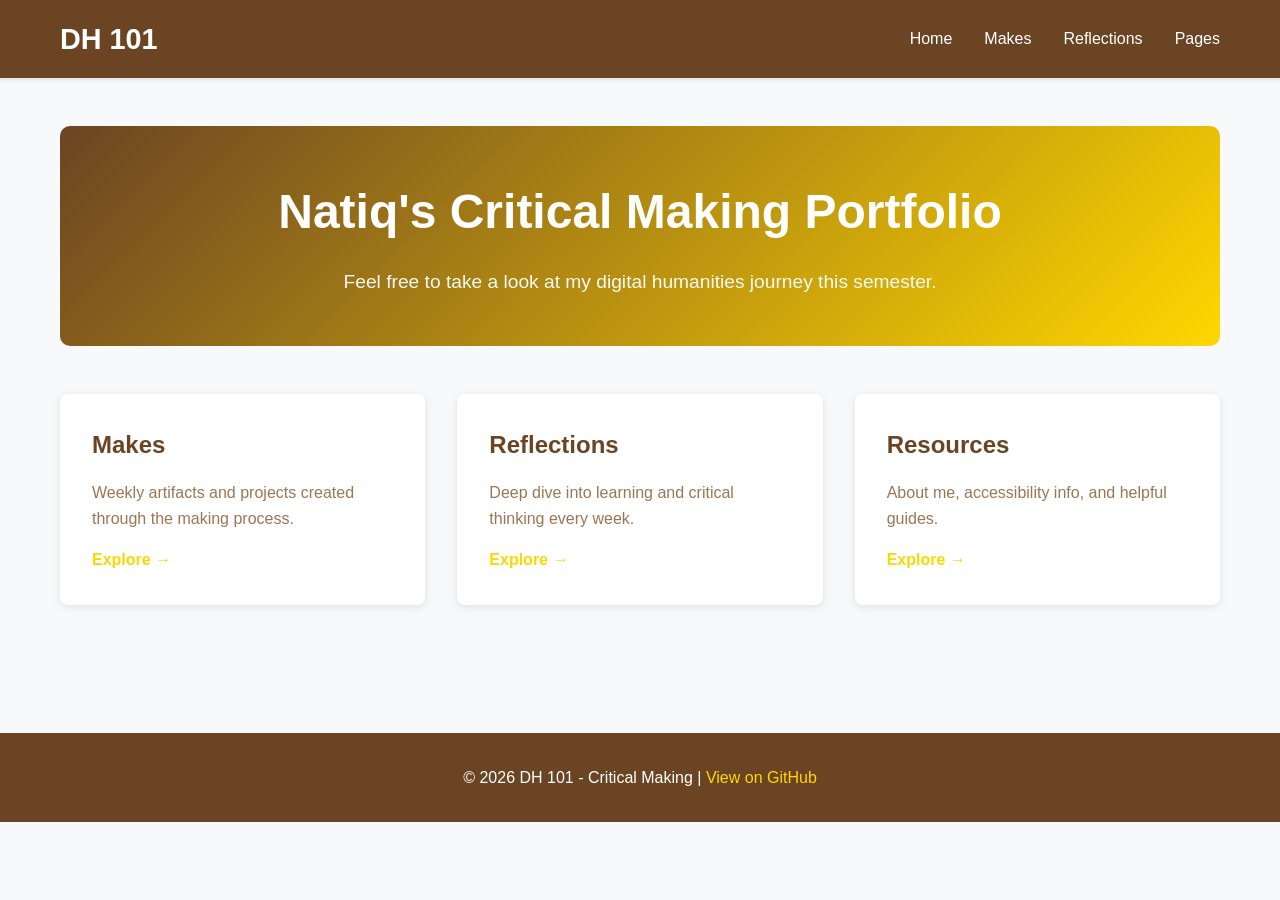
==== index.html @ 5cf244a3 "PLS WORK 8th try" ====
<!DOCTYPE html>
<html lang="en">
<head>
    <meta charset="UTF-8">
    <meta name="viewport" content="width=device-width, initial-scale=1.0">
    <title>DH 101 - Critical Making</title>
    <link rel="stylesheet" href="styles.css">
</head>
<body>
    <nav class="navbar">
        <div class="container">
            <div class="nav-brand">
                <h1>DH 101</h1>
            </div>
            <ul class="nav-menu">
                <li><a href="#home" onclick="showSection('home')">Home</a></li>
                <li><a href="#makes" onclick="showSection('makes')">Makes</a></li>
                <li><a href="#reflections" onclick="showSection('reflections')">Reflections</a></li>
                <li><a href="#pages" onclick="showSection('pages')">Pages</a></li>
            </ul>
        </div>
    </nav>

    <main class="container">
        <!-- Home Section -->
        <section id="home" class="section active">
            <div class="hero">
                <h2>Natiq's Critical Making Portfolio</h2>
                <p>Feel free to take a look at my digital humanities journey this semester.</p>
            </div>
            <div class="grid grid-3">
                <div class="card" onclick="showSection('makes')">
                    <h3>Makes</h3>
                    <p>Weekly artifacts and projects created through the making process.</p>
                    <span class="cta">Explore →</span>
                </div>
                <div class="card" onclick="showSection('reflections')">
                    <h3>Reflections</h3>
                    <p>Deep dive into learning and critical thinking every week.</p>
                    <span class="cta">Explore →</span>
                </div>
                <div class="card" onclick="showSection('pages')">
                    <h3>Resources</h3>
                    <p>About me, accessibility info, and helpful guides.</p>
                    <span class="cta">Explore →</span>
                </div>
            </div>
        </section>

        <!-- Makes Section -->
        <section id="makes" class="section">
            <h2>Weekly Makes</h2>
            <div class="grid grid-2">
                <div class="week-card" onclick="openWeekInNewTab('makes', 1)">
                    <h3>Week 1</h3>
                </div>
                <div class="week-card" onclick="openWeekInNewTab('makes', 2)">
                    <h3>Week 2</h3>
                </div>
                <div class="week-card" onclick="openWeekInNewTab('makes', 3)">
                    <h3>Week 3</h3>
                </div>
                <div class="week-card" onclick="openWeekInNewTab('makes', 4)">
                    <h3>Week 4</h3>
                </div>
                <div class="week-card" onclick="openWeekInNewTab('makes', 5)">
                    <h3>Week 5</h3>
                </div>
                <div class="week-card" onclick="openWeekInNewTab('makes', 6)">
                    <h3>Week 6</h3>
                </div>
                <div class="week-card" onclick="openWeekInNewTab('makes', 7)">
                    <h3>Week 7</h3>
                </div>
                <div class="week-card" onclick="openWeekInNewTab('makes', 8)">
                    <h3>Week 8</h3>
                </div>
                <div class="week-card" onclick="openWeekInNewTab('makes', 9)">
                    <h3>Week 9</h3>
                </div>
                <div class="week-card" onclick="openWeekInNewTab('makes', 10)">
                    <h3>Week 10</h3>
                </div>
                <div class="week-card" onclick="openWeekInNewTab('makes', 11)">
                    <h3>Week 11</h3>
                </div>
                <div class="week-card" onclick="openWeekInNewTab('makes', 12)">
                    <h3>Week 12</h3>
                </div>
                <div class="week-card" onclick="openWeekInNewTab('makes', 13)">
                    <h3>Week 13</h3>
                </div>
            </div>

        </section>

        <!-- Reflections Section -->
        <section id="reflections" class="section">
            <h2>Weekly Reflections</h2>
            <div class="grid grid-2">
                <div class="week-card" onclick="openWeekInNewTab('reflections', 1)">
                    <h3>Week 1</h3>
                </div>
                <div class="week-card" onclick="openWeekInNewTab('reflections', 2)">
                    <h3>Week 2</h3>
                </div>
                <div class="week-card" onclick="openWeekInNewTab('reflections', 3)">
                    <h3>Week 3</h3>
                </div>
                <div class="week-card" onclick="openWeekInNewTab('reflections', 4)">
                    <h3>Week 4</h3>
                </div>
                <div class="week-card" onclick="openWeekInNewTab('reflections', 5)">
                    <h3>Week 5</h3>
                </div>
                <div class="week-card" onclick="openWeekInNewTab('reflections', 6)">
                    <h3>Week 6</h3>
                </div>
                <div class="week-card" onclick="openWeekInNewTab('reflections', 7)">
                    <h3>Week 7</h3>
                </div>
                <div class="week-card" onclick="openWeekInNewTab('reflections', 8)">
                    <h3>Week 8</h3>
                </div>
                <div class="week-card" onclick="openWeekInNewTab('reflections', 9)">
                    <h3>Week 9</h3>
                </div>
                <div class="week-card" onclick="openWeekInNewTab('reflections', 10)">
                    <h3>Week 10</h3>
                </div>
                <div class="week-card" onclick="openWeekInNewTab('reflections', 11)">
                    <h3>Week 11</h3>
                </div>
                <div class="week-card" onclick="openWeekInNewTab('reflections', 12)">
                    <h3>Week 12</h3>
                </div>
                <div class="week-card" onclick="openWeekInNewTab('reflections', 13)">
                    <h3>Week 13</h3>
                </div>
                <div class="week-card" onclick="openWeekInNewTab('reflections', 14)">
                    <h3>Week 14</h3>
                </div>
            </div>
        </section>

        <!-- Pages Section -->
        <section id="pages" class="section">
            <h2>Pages & Resources</h2>
            <div class="grid grid-2">
                <div class="page-card" onclick="loadPage('about')">
                    <h3>About Me</h3>
                </div>
                <div class="page-card" onclick="loadPage('accessibility')">
                    <h3>Accessibility</h3>
                </div>
                <div class="page-card" onclick="loadPage('how-i-use-ai')">
                    <h3>How I Use AI</h3>
                </div>
                <div class="page-card" onclick="loadPage('markdown-guide')">
                    <h3>Markdown Guide</h3>
                </div>
                <div class="page-card" onclick="loadPage('sustainability')">
                    <h3>Sustainability</h3>
                </div>
            </div>
            <div id="page-content" class="page-detail"></div>
        </section>
    </main>

    <footer>
        <p>&copy; 2026 DH 101 - Critical Making | <a href="https://github.com/natiq/DH101">View on GitHub</a></p>
    </footer>

    <script src="script.js"></script>
</body>
</html>
---- styles.css ----
* {
    margin: 0;
    padding: 0;
    box-sizing: border-box;
}

:root {
    --primary-color: #6B4423;
    --secondary-color: #FFD700;
    --accent-color: #D4A574;
    --light-bg: #FFF8DC;
    --dark-text: #6B4423;
    --light-text: #9B7653;
    --border-color: #D2B48C;
}

body {
    font-family: 'Segoe UI', Tahoma, Geneva, Verdana, sans-serif;
    line-height: 1.6;
    color: var(--dark-text);
    background-image: url('data:image/svg+xml;utf8,<svg xmlns="http://www.w3.org/2000/svg" viewBox="0 0 200 200"><g opacity="0.3"><circle cx="100" cy="100" r="40" fill="%23FFD700"/><circle cx="100" cy="100" r="35" fill="%23FFC700"/><circle cx="100" cy="100" r="25" fill="%23DAA520"/><g stroke="%238B4513" stroke-width="3" fill="none"><line x1="100" y1="60" x2="100" y2="25"/><line x1="120" y1="72" x2="145" y2="45"/><line x1="135" y1="90" x2="170" y2="90"/><line x1="120" y1="128" x2="145" y2="155"/><line x1="100" y1="140" x2="100" y2="175"/><line x1="80" y1="128" x2="55" y2="155"/><line x1="65" y1="90" x2="30" y2="90"/><line x1="80" y1="72" x2="55" y2="45"/></g></g></svg>') repeat;
    background-size: 250px 250px;
    background-attachment: fixed;
    background-color: #f8f9fa;
}

.container {
    max-width: 1200px;
    margin: 0 auto;
    padding: 0 20px;
}

/* Navigation */
.navbar {
    background-color: var(--primary-color);
    color: white;
    padding: 1rem 0;
    position: sticky;
    top: 0;
    z-index: 100;
    box-shadow: 0 2px 4px rgba(0,0,0,0.1);
}

.navbar .container {
    display: flex;
    justify-content: space-between;
    align-items: center;
}

.nav-brand h1 {
    font-size: 1.8rem;
    font-weight: 700;
}

.nav-menu {
    display: flex;
    list-style: none;
    gap: 2rem;
}

.nav-menu a {
    color: white;
    text-decoration: none;
    font-weight: 500;
    transition: color 0.3s;
    cursor: pointer;
}

.nav-menu a:hover {
    color: var(--secondary-color);
}

/* Sections */
.section {
    display: none;
    padding: 3rem 0;
    animation: fadeIn 0.3s ease-in;
}

.section.active {
    display: block;
}

@keyframes fadeIn {
    from {
        opacity: 0;
    }
    to {
        opacity: 1;
    }
}

.section > h2 {
    font-size: 2.5rem;
    margin-bottom: 2rem;
    color: var(--primary-color);
    border-bottom: 3px solid var(--secondary-color);
    padding-bottom: 1rem;
}

/* Hero Section */
.hero {
    text-align: center;
    padding: 3rem 0;
    background: linear-gradient(135deg, var(--primary-color), var(--secondary-color));
    color: white;
    border-radius: 10px;
    margin-bottom: 3rem;
}

.hero h2 {
    font-size: 3rem;
    margin-bottom: 1rem;
}

.hero p {
    font-size: 1.2rem;
    opacity: 0.95;
}

/* Grid Layouts */
.grid {
    display: grid;
    gap: 2rem;
    margin-bottom: 2rem;
}

.grid-2 {
    grid-template-columns: repeat(auto-fit, minmax(250px, 1fr));
}

.grid-3 {
    grid-template-columns: repeat(auto-fit, minmax(300px, 1fr));
}

/* Cards */
.card,
.week-card,
.page-card {
    background: white;
    border-radius: 8px;
    padding: 2rem;
    box-shadow: 0 2px 8px rgba(0,0,0,0.1);
    transition: all 0.3s ease;
    cursor: pointer;
}

.card:hover,
.week-card:hover,
.page-card:hover {
    transform: translateY(-5px);
    box-shadow: 0 4px 12px rgba(0,0,0,0.15);
    border-left: 4px solid var(--secondary-color);
}

.card h3,
.week-card h3,
.page-card h3 {
    color: var(--primary-color);
    margin-bottom: 1rem;
    font-size: 1.5rem;
}

.card p {
    color: var(--light-text);
    margin-bottom: 1rem;
}

.cta {
    color: var(--secondary-color);
    font-weight: 600;
}

/* Week Content */
.week-detail,
.page-detail {
    background: white;
    border-radius: 8px;
    padding: 2rem;
    margin-top: 2rem;
    box-shadow: 0 2px 8px rgba(0,0,0,0.1);
}

.week-detail h3,
.page-detail h3 {
    color: var(--primary-color);
    margin: 1.5rem 0 1rem 0;
    font-size: 1.3rem;
}

.week-detail h2,
.page-detail h2 {
    color: var(--primary-color);
    margin-bottom: 1.5rem;
    font-size: 2rem;
}

.week-detail p,
.page-detail p {
    margin-bottom: 1rem;
    line-height: 1.8;
    color: var(--dark-text);
}

.week-detail ul,
.page-detail ul {
    margin: 1rem 0 1rem 2rem;
}

.week-detail li,
.page-detail li {
    margin-bottom: 0.5rem;
}

.week-detail iframe {
    margin: 1.5rem 0;
    max-width: 100%;
    border-radius: 8px;
}

.week-detail code,
.page-detail code {
    background-color: #f4f4f4;
    padding: 0.2rem 0.4rem;
    border-radius: 4px;
    font-family: 'Courier New', monospace;
    color: #d63384;
}

.week-detail pre,
.page-detail pre {
    background-color: #f4f4f4;
    padding: 1rem;
    border-radius: 8px;
    overflow-x: auto;
    margin: 1rem 0;
    border-left: 4px solid var(--secondary-color);
}

.week-detail pre code,
.page-detail pre code {
    background-color: transparent;
    padding: 0;
    color: #333;
}

/* Footer */
footer {
    background-color: var(--primary-color);
    color: white;
    text-align: center;
    padding: 2rem;
    margin-top: 3rem;
}

footer a {
    color: var(--secondary-color);
    text-decoration: none;
}

footer a:hover {
    text-decoration: underline;
}

/* Responsive */
@media (max-width: 768px) {
    .nav-menu {
        gap: 1rem;
        font-size: 0.9rem;
    }

    .hero h2 {
        font-size: 2rem;
    }

    .grid-2,
    .grid-3 {
        grid-template-columns: 1fr;
    }

    .section > h2 {
        font-size: 1.8rem;
    }
}
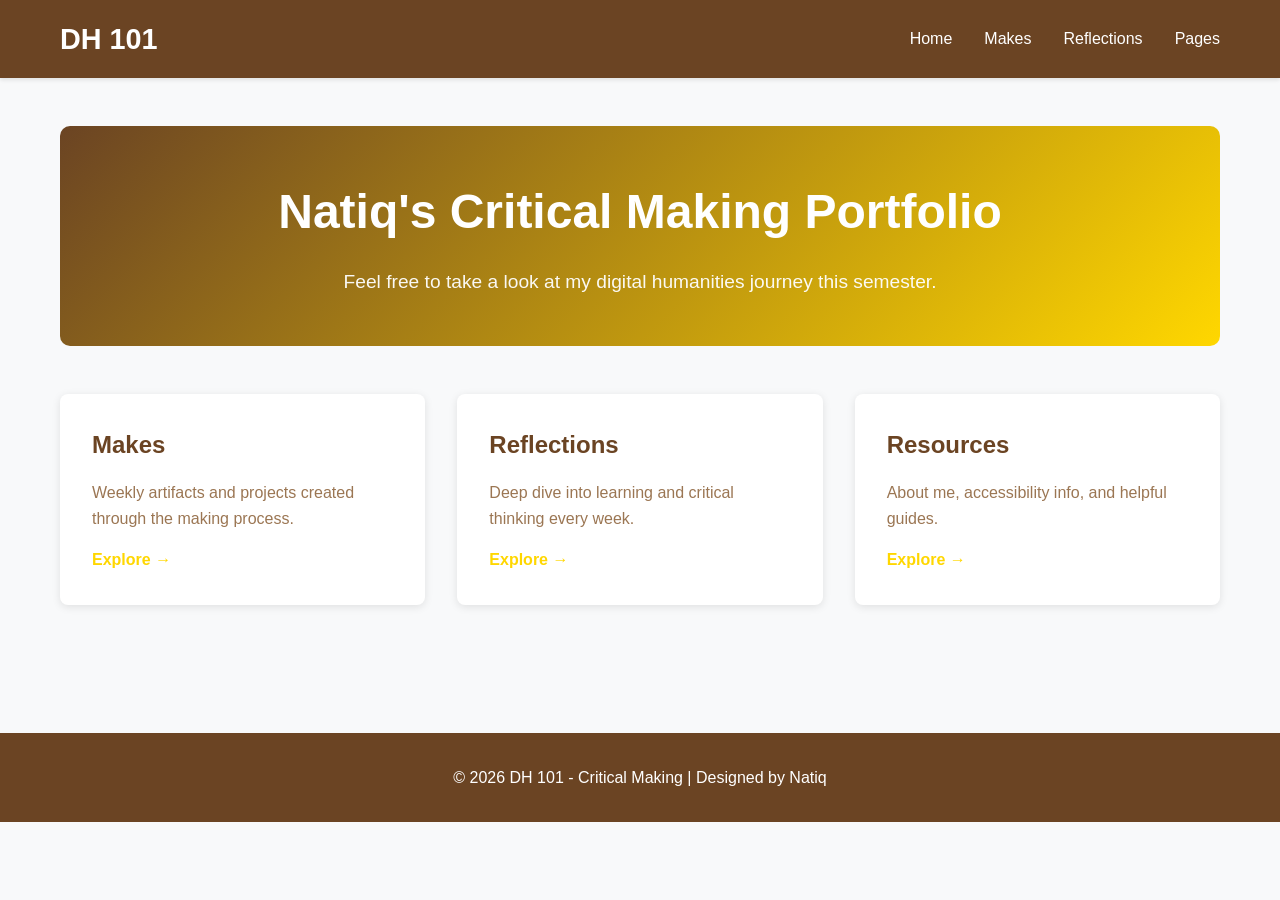
==== commit 16406e40: "please dont break everything" ====
--- a/index.html
+++ b/index.html
@@ -52,43 +52,40 @@
             <h2>Weekly Makes</h2>
             <div class="grid grid-2">
                 <div class="week-card" onclick="openWeekInNewTab('makes', 1)">
-                    <h3>Week 1</h3>
-                </div>
-                <div class="week-card" onclick="openWeekInNewTab('makes', 2)">
-                    <h3>Week 2</h3>
+                    <h3>Reverse Engineering an AI Project</h3>
                 </div>
                 <div class="week-card" onclick="openWeekInNewTab('makes', 3)">
-                    <h3>Week 3</h3>
+                    <h3>AI Selfie & Identity</h3>
                 </div>
                 <div class="week-card" onclick="openWeekInNewTab('makes', 4)">
-                    <h3>Week 4</h3>
+                    <h3>Comic & Storytelling</h3>
                 </div>
                 <div class="week-card" onclick="openWeekInNewTab('makes', 5)">
-                    <h3>Week 5</h3>
+                    <h3>GIF & Remix Culture</h3>
                 </div>
                 <div class="week-card" onclick="openWeekInNewTab('makes', 6)">
-                    <h3>Week 6</h3>
+                    <h3>Text & Distant Reading</h3>
                 </div>
                 <div class="week-card" onclick="openWeekInNewTab('makes', 7)">
-                    <h3>Week 7</h3>
+                    <h3>Mapping AI Worlds</h3>
                 </div>
                 <div class="week-card" onclick="openWeekInNewTab('makes', 8)">
-                    <h3>Week 8</h3>
+                    <h3>Networks of Knowledge & Power</h3>
                 </div>
                 <div class="week-card" onclick="openWeekInNewTab('makes', 9)">
-                    <h3>Week 9</h3>
+                    <h3>Bots & Generators</h3>
                 </div>
                 <div class="week-card" onclick="openWeekInNewTab('makes', 10)">
-                    <h3>Week 10</h3>
+                    <h3>Games & Play</h3>
                 </div>
                 <div class="week-card" onclick="openWeekInNewTab('makes', 11)">
-                    <h3>Week 11</h3>
+                    <h3>AI & Labor</h3>
                 </div>
                 <div class="week-card" onclick="openWeekInNewTab('makes', 12)">
-                    <h3>Week 12</h3>
+                    <h3>AI & Ecology</h3>
                 </div>
                 <div class="week-card" onclick="openWeekInNewTab('makes', 13)">
-                    <h3>Week 13</h3>
+                    <h3>Futures of AI & Humanity</h3>
                 </div>
             </div>
 
@@ -99,46 +96,46 @@
             <h2>Weekly Reflections</h2>
             <div class="grid grid-2">
                 <div class="week-card" onclick="openWeekInNewTab('reflections', 1)">
-                    <h3>Week 1</h3>
+                    <h3>Making In the Age of AI</h3>
                 </div>
                 <div class="week-card" onclick="openWeekInNewTab('reflections', 2)">
-                    <h3>Week 2</h3>
+                    <h3>What it means to be human</h3>
                 </div>
                 <div class="week-card" onclick="openWeekInNewTab('reflections', 3)">
-                    <h3>Week 3</h3>
+                    <h3>Authenticity and Identity with AI</h3>
                 </div>
                 <div class="week-card" onclick="openWeekInNewTab('reflections', 4)">
-                    <h3>Week 4</h3>
+                    <h3>AI in storytelling, tool or collaborator?</h3>
                 </div>
                 <div class="week-card" onclick="openWeekInNewTab('reflections', 5)">
-                    <h3>Week 5</h3>
+                    <h3>AI Authorship and Remix Culture</h3>
                 </div>
                 <div class="week-card" onclick="openWeekInNewTab('reflections', 6)">
-                    <h3>Week 6</h3>
+                    <h3>Machines reading literature</h3>
                 </div>
                 <div class="week-card" onclick="openWeekInNewTab('reflections', 7)">
-                    <h3>Week 7</h3>
+                    <h3>AI, Power, Labor, and Environment</h3>
                 </div>
                 <div class="week-card" onclick="openWeekInNewTab('reflections', 8)">
-                    <h3>Week 8</h3>
+                    <h3>Visibility in AI Networks</h3>
                 </div>
                 <div class="week-card" onclick="openWeekInNewTab('reflections', 9)">
-                    <h3>Week 9</h3>
+                    <h3>Creativity in Generative AI</h3>
                 </div>
                 <div class="week-card" onclick="openWeekInNewTab('reflections', 10)">
-                    <h3>Week 10</h3>
+                    <h3>AI play rules and narratives</h3>
                 </div>
                 <div class="week-card" onclick="openWeekInNewTab('reflections', 11)">
-                    <h3>Week 11</h3>
+                    <h3>Invisible Labor in AI</h3>
                 </div>
                 <div class="week-card" onclick="openWeekInNewTab('reflections', 12)">
-                    <h3>Week 12</h3>
+                    <h3>AI sustainability and trade-offs</h3>
                 </div>
                 <div class="week-card" onclick="openWeekInNewTab('reflections', 13)">
-                    <h3>Week 13</h3>
+                    <h3>Futures of AI & Humanity</h3>
                 </div>
                 <div class="week-card" onclick="openWeekInNewTab('reflections', 14)">
-                    <h3>Week 14</h3>
+                    <h3>Being </h3>
                 </div>
             </div>
         </section>
@@ -168,8 +165,7 @@
     </main>
 
     <footer>
-        <p>&copy; 2026 DH 101 - Critical Making | <a href="https://github.com/natiq/DH101">View on GitHub</a></p>
-    </footer>
+        <p>&copy; 2026 DH 101 - Critical Making | Designed by Natiq</p>
 
     <script src="script.js"></script>
 </body>
--- a/styles.css
+++ b/styles.css
@@ -218,6 +218,16 @@
     border-radius: 8px;
 }
 
+.week-detail img,
+.page-detail img {
+    max-width: 100%;
+    height: auto;
+    display: block;
+    margin: 1.5rem auto;
+    border-radius: 8px;
+    box-shadow: 0 2px 8px rgba(0,0,0,0.1);
+}
+
 .week-detail code,
 .page-detail code {
     background-color: #f4f4f4;
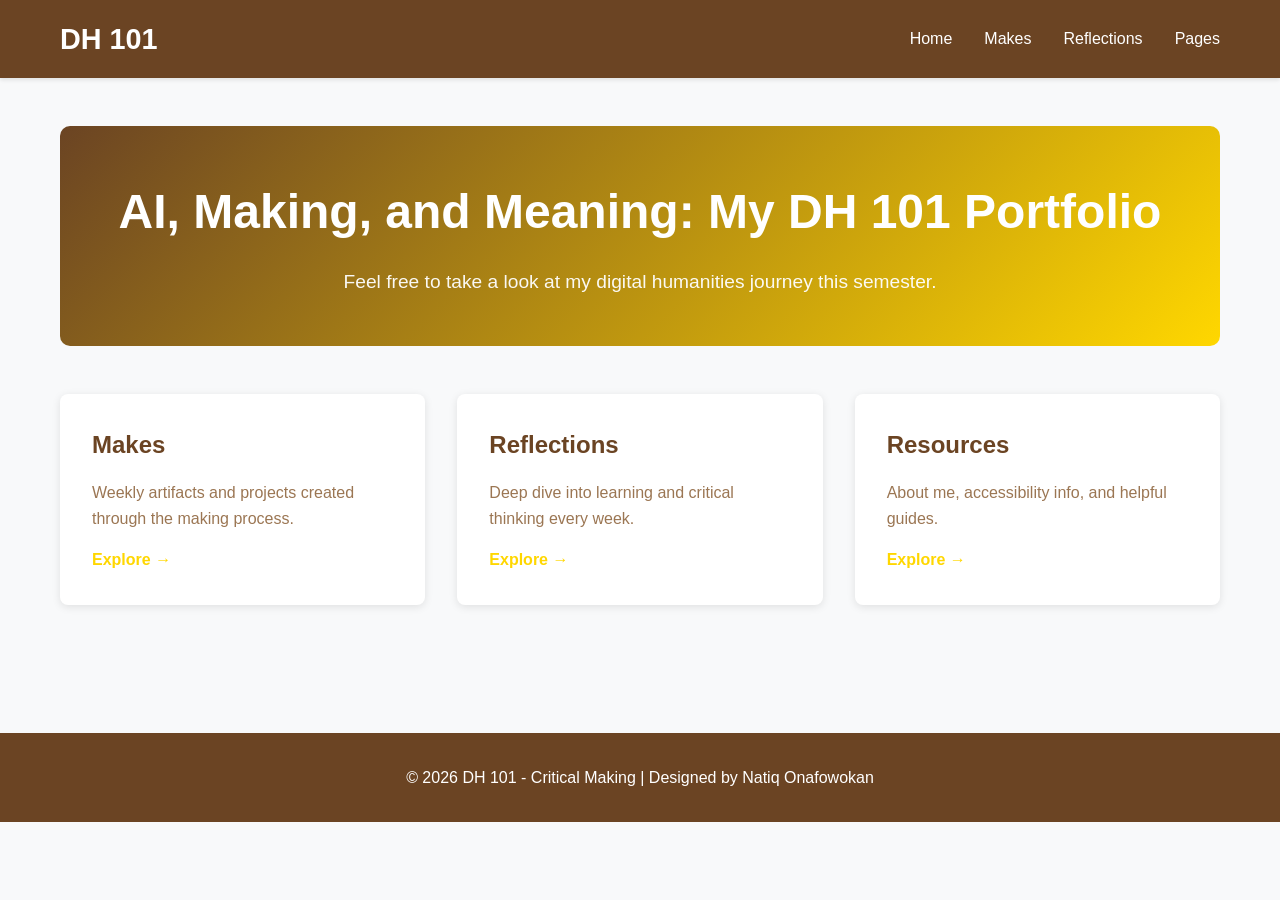
==== commit 73babf17: "i just get so" ====
--- a/index.html
+++ b/index.html
@@ -25,7 +25,7 @@
         <!-- Home Section -->
         <section id="home" class="section active">
             <div class="hero">
-                <h2>Natiq's Critical Making Portfolio</h2>
+                <h2>AI, Making, and Meaning: My DH 101 Portfolio</h2>
                 <p>Feel free to take a look at my digital humanities journey this semester.</p>
             </div>
             <div class="grid grid-3">
@@ -165,7 +165,7 @@
     </main>
 
     <footer>
-        <p>&copy; 2026 DH 101 - Critical Making | Designed by Natiq</p>
+        <p>&copy; 2026 DH 101 - Critical Making | Designed by Natiq Onafowokan</p>
 
     <script src="script.js"></script>
 </body>
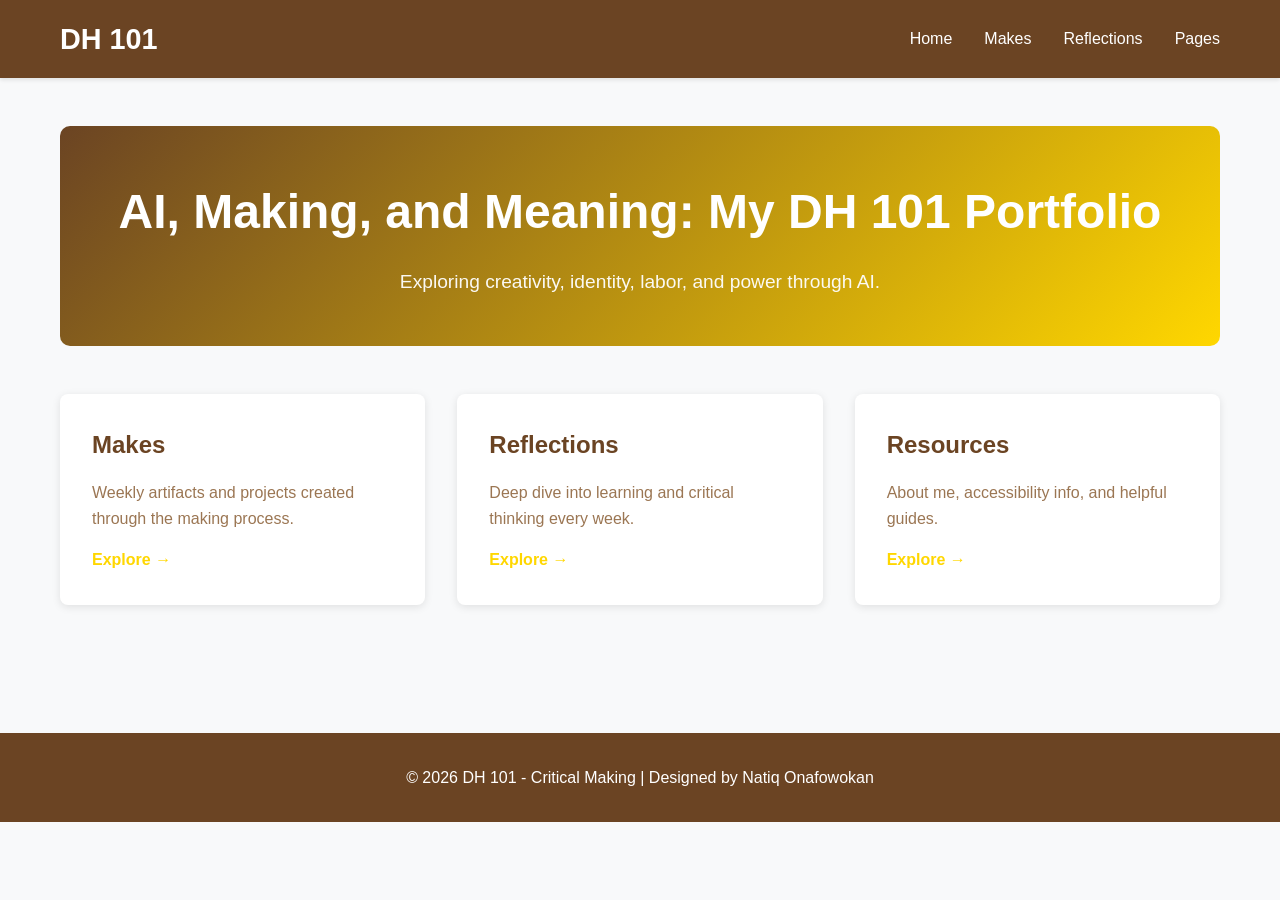
==== commit 1c3321eb: ":)" ====
--- a/index.html
+++ b/index.html
@@ -26,7 +26,7 @@
         <section id="home" class="section active">
             <div class="hero">
                 <h2>AI, Making, and Meaning: My DH 101 Portfolio</h2>
-                <p>Feel free to take a look at my digital humanities journey this semester.</p>
+                <p>Exploring creativity, identity, labor, and power through AI.</p>
             </div>
             <div class="grid grid-3">
                 <div class="card" onclick="showSection('makes')">
